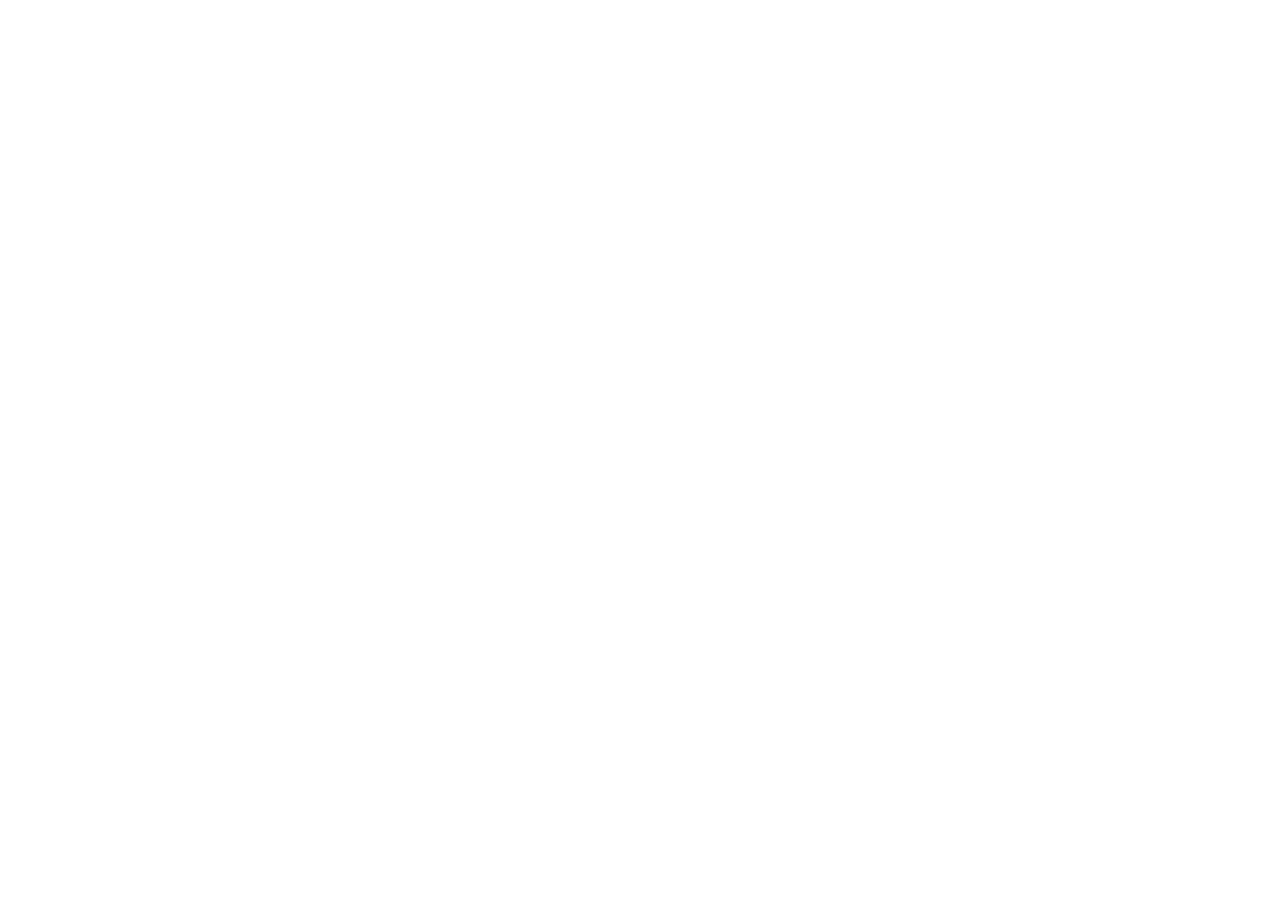
==== index.html @ a603b571 "first commit" ====
<!DOCTYPE html>
<html lang="en">
<head>
    <meta charset="UTF-8">
    <title>Document</title>
    <link rel="stylesheet" href="assets/css/main.css">
    <link rel="stylesheet" href="assets/css/bootstrap.min.css">
    
</head>
<body>
   
   <script src="assets/js/jquery-3.2.1.min.js"></script>
   <script src="assets/js/bootstrap.min.js"></script>
   <script src="assets/js/main.js"></script> 
</body>
</html>
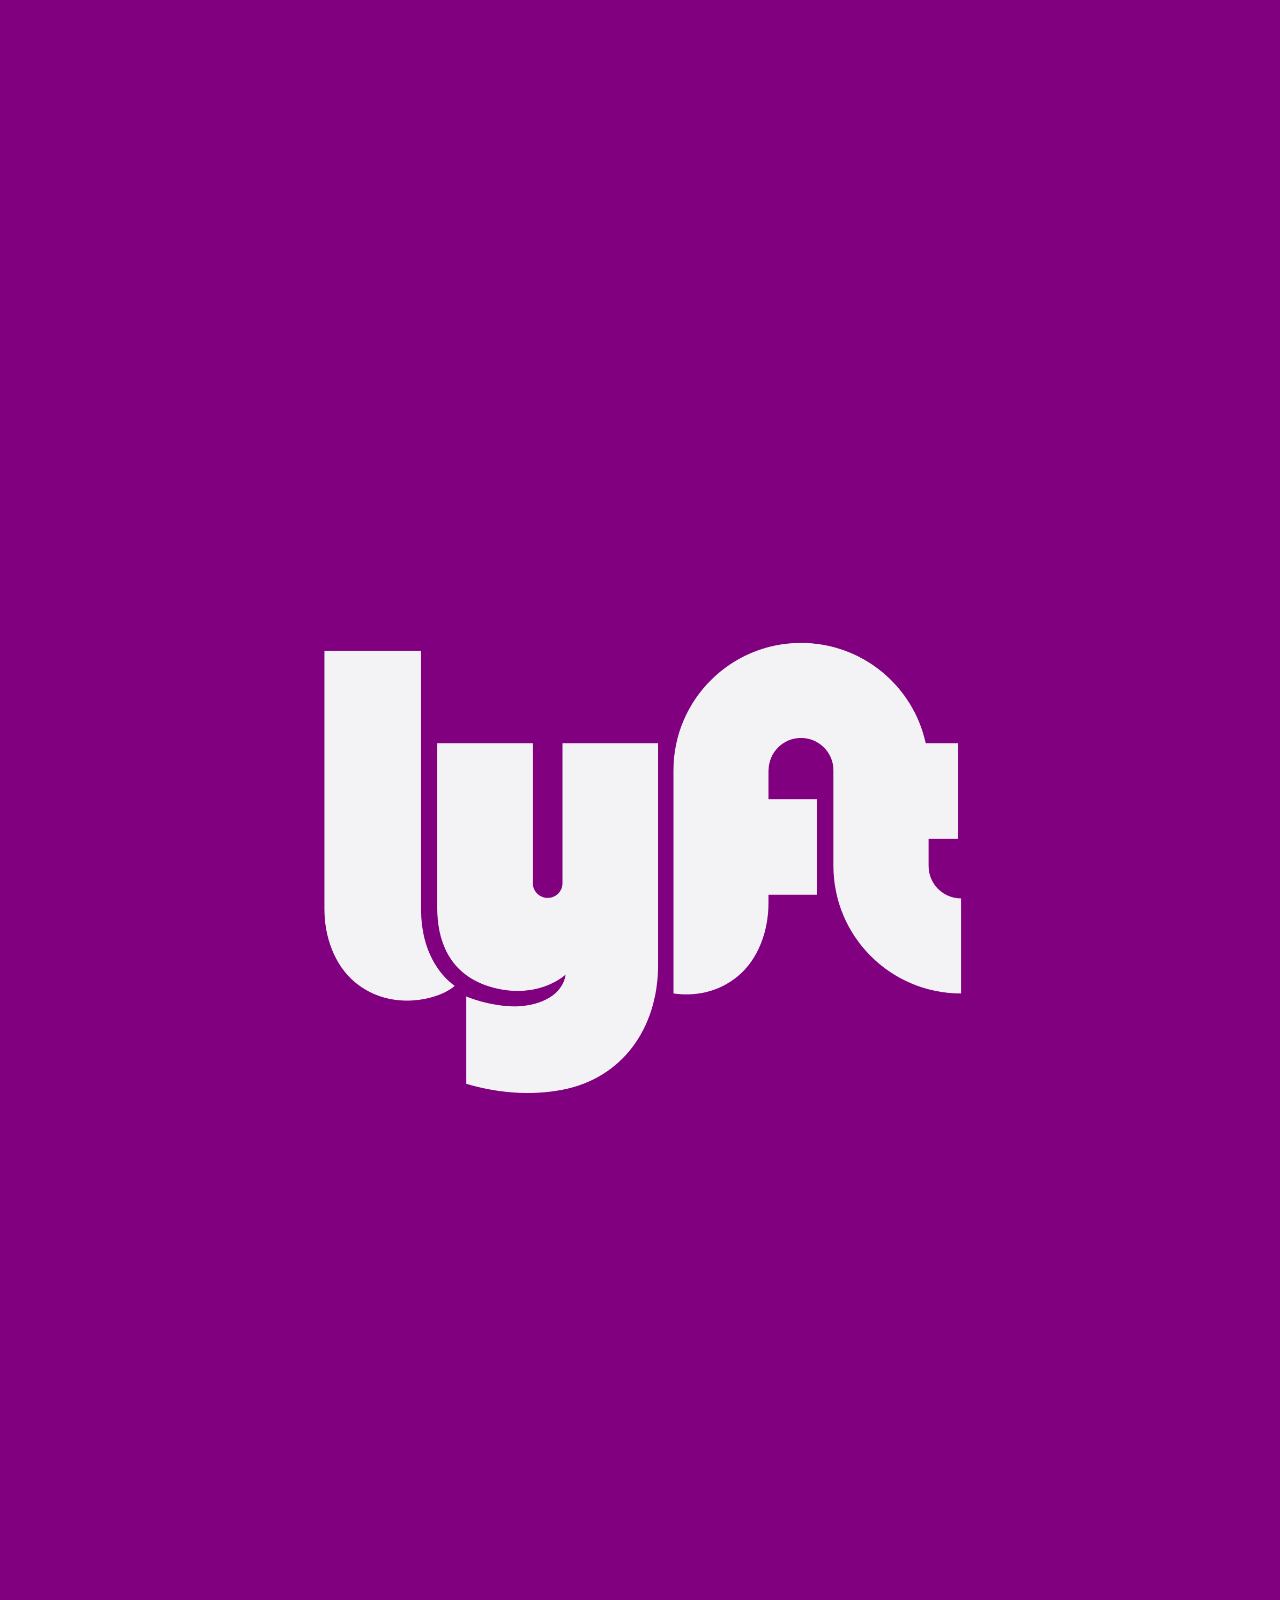
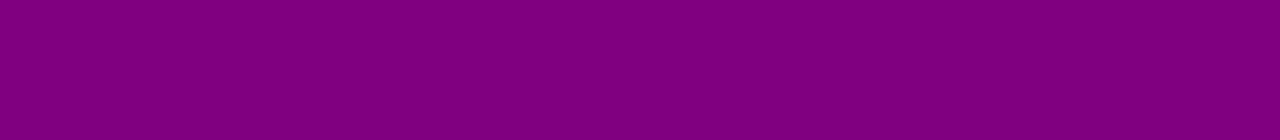
==== commit aea40415: "version uno" ====
--- a/index.html
+++ b/index.html
@@ -2,12 +2,20 @@
 <html lang="en">
 <head>
     <meta charset="UTF-8">
-    <title>Document</title>
+    <title>Lyft</title>
     <link rel="stylesheet" href="assets/css/main.css">
     <link rel="stylesheet" href="assets/css/bootstrap.min.css">
     
 </head>
 <body>
+  
+  <section class="container-fluid fondo">
+    <div id="contenedor-logo">
+     <img src="assets/img/logo-blanco.png" alt="logo">
+    </div>
+      
+      
+  </section>
    
    <script src="assets/js/jquery-3.2.1.min.js"></script>
    <script src="assets/js/bootstrap.min.js"></script>
--- a/assets/css/main.css
+++ b/assets/css/main.css
@@ -0,0 +1,22 @@
+.fondo {
+    background-color: purple;
+    width: 100%;
+    height: 1740px;
+}
+
+#contenedor-logo {
+    width: 50%; 
+    position: absolute;
+    margin-top: 50%;
+    margin-left: 24%;
+}
+
+#contenedor-logo:hover {
+    transform: rotate(360deg);
+   transition: .6s;
+}
+
+#contenedor-logo img {
+   width: 100%;
+}
+ 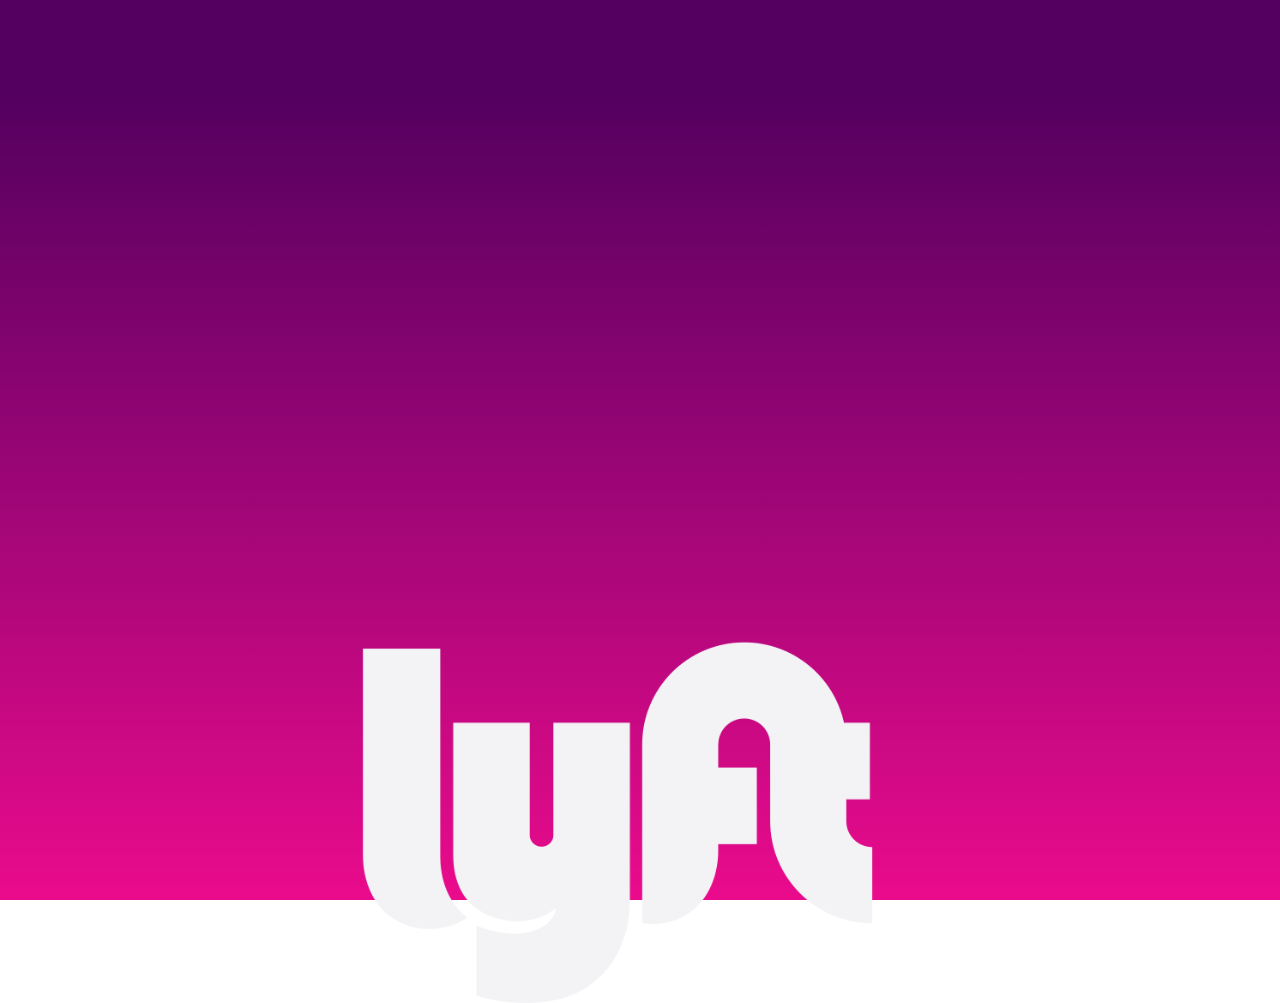
==== commit 97f2942a: "Arreglé unos detalles de estilos de la primer versión e inserté gif en home.html" ====
--- a/index.html
+++ b/index.html
@@ -2,6 +2,7 @@
 <html lang="en">
 <head>
     <meta charset="UTF-8">
+    <meta name="viewport" content="width=device-width, initial-scale=1.0">
     <title>Lyft</title>
     <link rel="stylesheet" href="assets/css/main.css">
     <link rel="stylesheet" href="assets/css/bootstrap.min.css">
@@ -10,7 +11,7 @@
 <body>
   
   <section class="container-fluid fondo">
-    <div id="contenedor-logo">
+    <div id="contenedor-logo" class="col s12 m12">
      <img src="assets/img/logo-blanco.png" alt="logo">
     </div>
       
--- a/assets/css/main.css
+++ b/assets/css/main.css
@@ -1,22 +1,31 @@
 .fondo {
-    background-color: purple;
+    background: -webkit-linear-gradient(-90deg, #530060 10%,#EA0B8C 100%);
     width: 100%;
-    height: 1740px;
+    height: 100vh;
 }
 
 #contenedor-logo {
-    width: 50%; 
+    width: 40%; 
     position: absolute;
     margin-top: 50%;
-    margin-left: 24%;
+    margin-left: 27%;
 }
 
 #contenedor-logo:hover {
-    transform: rotate(360deg);
+   transform: rotate(360deg);
    transition: .6s;
 }
 
 #contenedor-logo img {
    width: 100%;
 }
+
+.body-home {
+    background-image: url(https://media.giphy.com/media/SBmYW79RVOv1C/giphy.gif);
+    background-position: center;
+    background-size: cover;
+    background-repeat: no-repeat;
+    width: 100%;
+    height: 100vh;
+}
  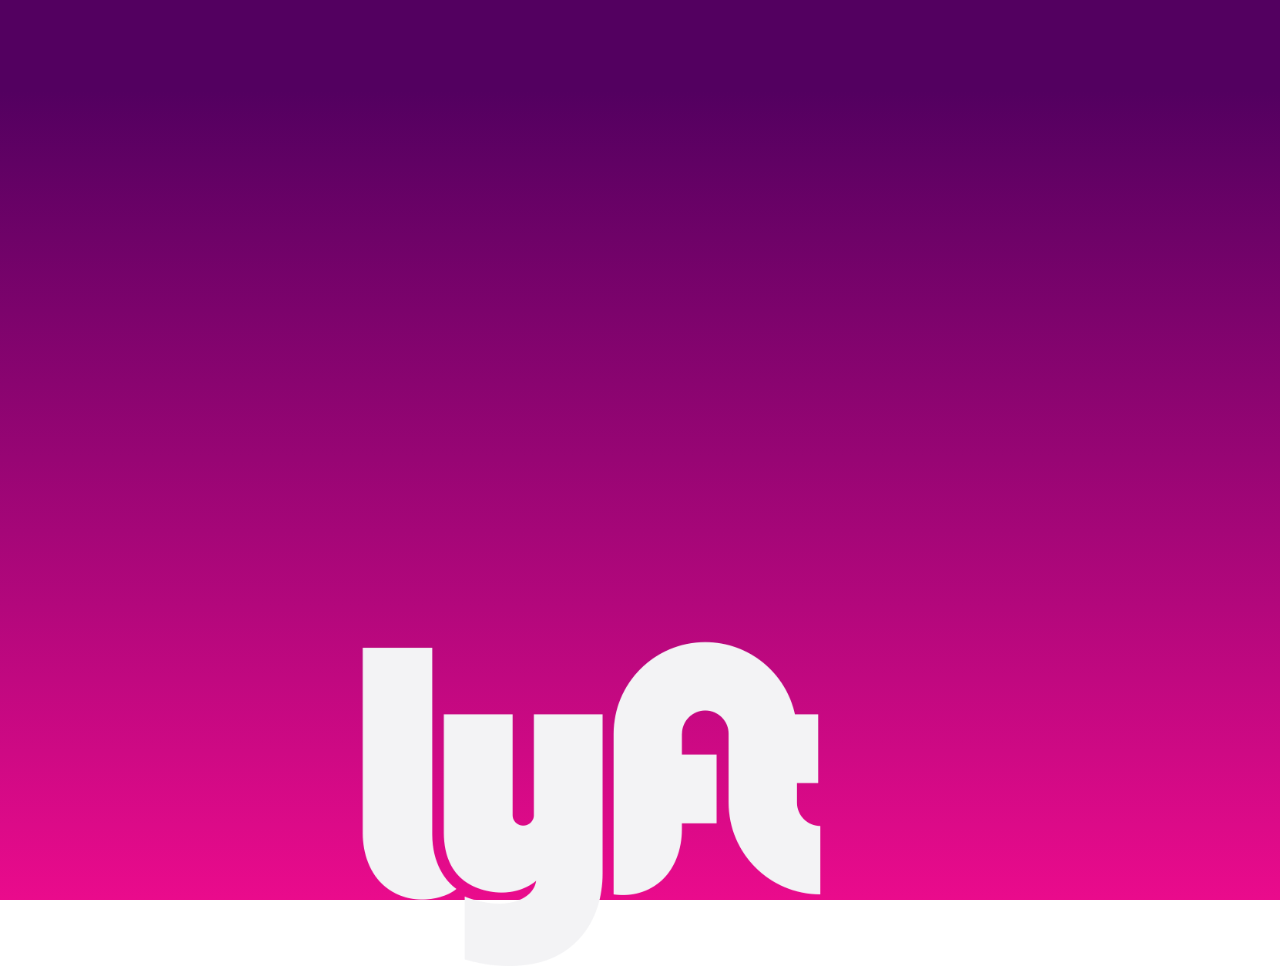
==== commit 4d0b3681: "Terminé versión dos: gif de fondo, logo y botones" ====
--- a/index.html
+++ b/index.html
@@ -11,7 +11,7 @@
 <body>
   
   <section class="container-fluid fondo">
-    <div id="contenedor-logo" class="col s12 m12">
+    <div class="contenedor-logo" class="col s12">
      <img src="assets/img/logo-blanco.png" alt="logo">
     </div>
       
--- a/assets/css/main.css
+++ b/assets/css/main.css
@@ -4,20 +4,20 @@
     height: 100vh;
 }
 
-#contenedor-logo {
+.contenedor-logo {
     width: 40%; 
     position: absolute;
     margin-top: 50%;
     margin-left: 27%;
 }
 
-#contenedor-logo:hover {
+.contenedor-logo:hover {
    transform: rotate(360deg);
    transition: .6s;
 }
 
-#contenedor-logo img {
-   width: 100%;
+.contenedor-logo img {
+   width: 90%;
 }
 
 .body-home {
@@ -28,4 +28,8 @@
     width: 100%;
     height: 100vh;
 }
- + 
+.pd-top-btn {
+    margin-top: 85vh;
+    margin-left: 4%;
+}
